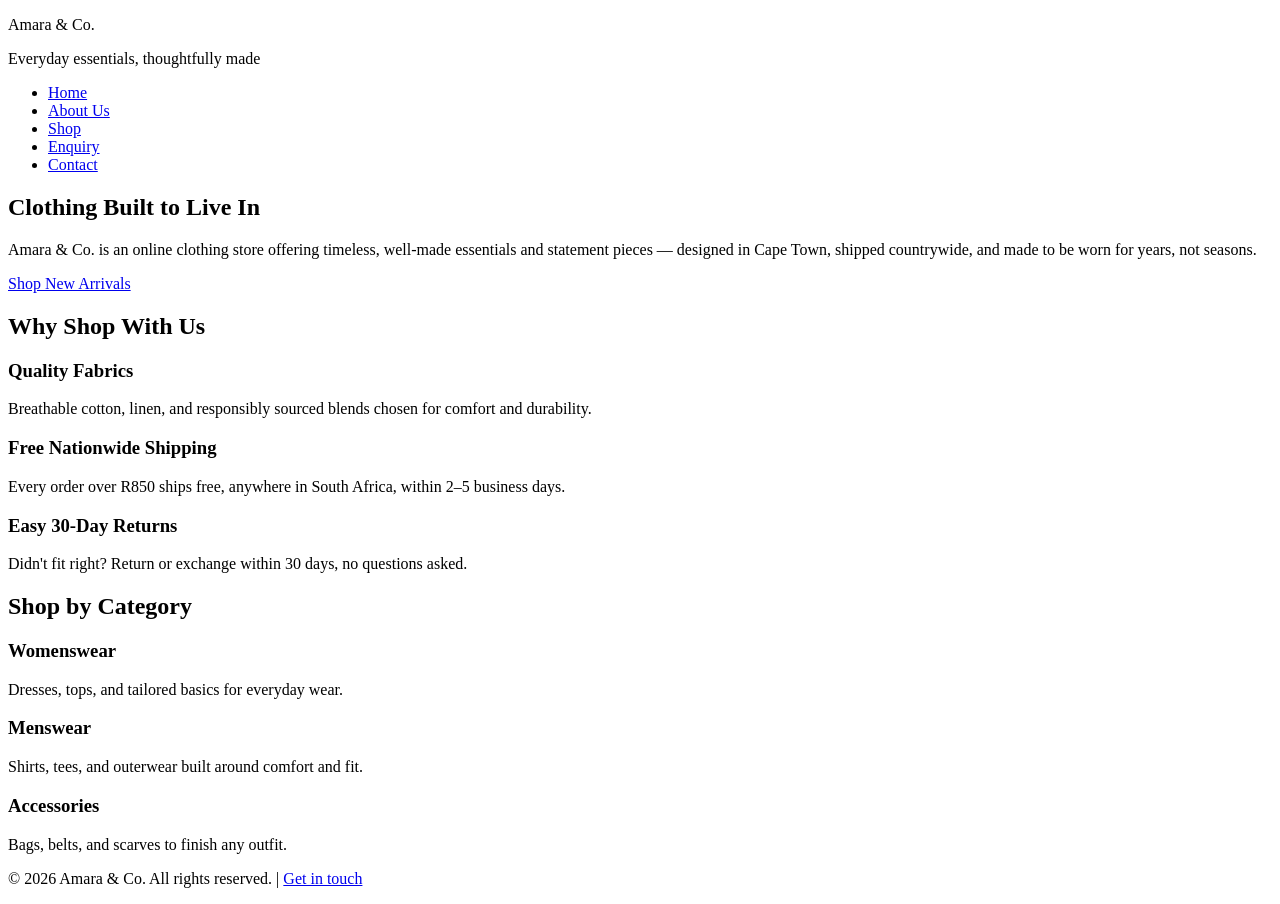
==== index.html @ 39e45c90 "Repo updated with new code" ====
<!DOCTYPE html>

<html lang="en">

<head>
  <meta charset="UTF-8">
  <meta name="viewport" content="width=device-width, initial-scale=1.0">

  <meta name="description"
    content="Amara & Co. is a South African online clothing store offering timeless, well-made everyday clothing and accessories.">
  <meta name="keywords"
    content="Amara & Co., South African clothing, online clothing store, Cape Town fashion, womenswear, menswear, accessories">

  <!--
    Part 1 note: no external stylesheet or script is linked here.
    Visual styling is added in Part 2, and interactivity in Part 3.
  -->

  <title>Amara & Co. | Online Clothing Store</title>
</head>

<body>

  <header>
    <p>Amara & Co.</p>
    <p>Everyday essentials, thoughtfully made</p>
  </header>

  <nav>
    <ul>
      <li><a href="index.html">Home</a></li>
      <li><a href="about.html">About Us</a></li>
      <li><a href="products.html">Shop</a></li>
      <li><a href="enquiry.html">Enquiry</a></li>
      <li><a href="contact.html">Contact</a></li>
    </ul>
  </nav>

  <main>

    <!-- Hero section -->
    <section>
      <h1>Clothing Built to Live In</h1>

      <p>
        Amara & Co. is an online clothing store offering timeless, well-made
        essentials and statement pieces &mdash; designed in Cape Town, shipped
        countrywide, and made to be worn for years, not seasons.
      </p>

      <a href="products.html">Shop New Arrivals</a>
    </section>

    <!-- Why shop with us -->
    <section>
      <h2>Why Shop With Us</h2>

      <article>
        <h3>Quality Fabrics</h3>
        <p>
          Breathable cotton, linen, and responsibly sourced blends chosen
          for comfort and durability.
        </p>
      </article>

      <article>
        <h3>Free Nationwide Shipping</h3>
        <p>
          Every order over R850 ships free, anywhere in South Africa,
          within 2&ndash;5 business days.
        </p>
      </article>

      <article>
        <h3>Easy 30-Day Returns</h3>
        <p>
          Didn't fit right? Return or exchange within 30 days, no
          questions asked.
        </p>
      </article>
    </section>

    <!-- Category overview -->
    <section>
      <h2>Shop by Category</h2>

      <article>
        <h3>Womenswear</h3>
        <p>Dresses, tops, and tailored basics for everyday wear.</p>
      </article>

      <article>
        <h3>Menswear</h3>
        <p>Shirts, tees, and outerwear built around comfort and fit.</p>
      </article>

      <article>
        <h3>Accessories</h3>
        <p>Bags, belts, and scarves to finish any outfit.</p>
      </article>
    </section>

  </main>

  <footer>
    <p>
      &copy; 2026 Amara & Co. All rights reserved. |
      <a href="contact.html">Get in touch</a>
    </p>
  </footer>

</body>

</html>
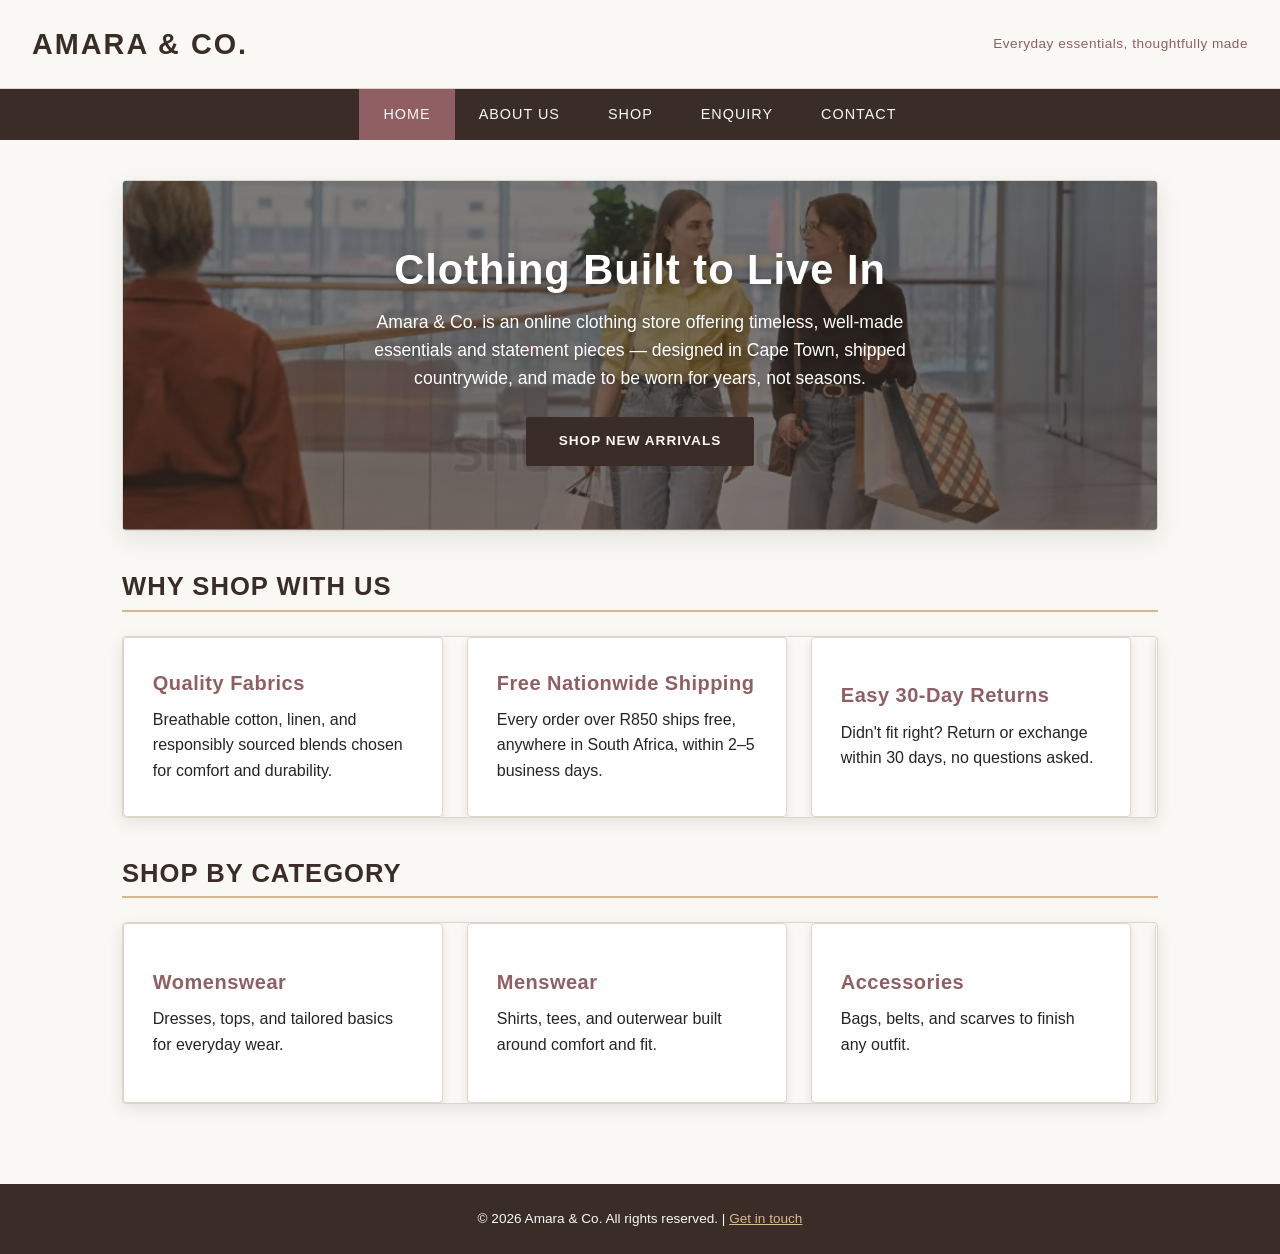
==== commit 166b7973: "css files part 2" ====
--- a/index.html
+++ b/index.html
@@ -11,24 +11,20 @@
   <meta name="keywords"
     content="Amara & Co., South African clothing, online clothing store, Cape Town fashion, womenswear, menswear, accessories">
 
-  <!--
-    Part 1 note: no external stylesheet or script is linked here.
-    Visual styling is added in Part 2, and interactivity in Part 3.
-  -->
-
+  <link rel="stylesheet" href="css/style.css">
   <title>Amara & Co. | Online Clothing Store</title>
 </head>
 
 <body>
 
   <header>
-    <p>Amara & Co.</p>
-    <p>Everyday essentials, thoughtfully made</p>
+    <div class="logo">Amara & Co.</div>
+    <div class="tagline">Everyday essentials, thoughtfully made</div>
   </header>
 
   <nav>
     <ul>
-      <li><a href="index.html">Home</a></li>
+      <li><a href="index.html" class="active">Home</a></li>
       <li><a href="about.html">About Us</a></li>
       <li><a href="products.html">Shop</a></li>
       <li><a href="enquiry.html">Enquiry</a></li>
@@ -38,67 +34,91 @@
 
   <main>
 
-    <!-- Hero section -->
-    <section>
-      <h1>Clothing Built to Live In</h1>
+    <section class="hero">
+    <h1>Clothing Built to Live In</h1>
 
-      <p>
+    <p>
         Amara & Co. is an online clothing store offering timeless, well-made
-        essentials and statement pieces &mdash; designed in Cape Town, shipped
+        essentials and statement pieces — designed in Cape Town, shipped
         countrywide, and made to be worn for years, not seasons.
-      </p>
+    </p>
 
-      <a href="products.html">Shop New Arrivals</a>
-    </section>
+    <a href="products.html" class="btn">Shop New Arrivals</a>
 
-    <!-- Why shop with us -->
-    <section>
-      <h2>Why Shop With Us</h2>
+    <video class="hero-video" autoplay muted loop playsinline>
+        <source
+            src="stock-footage-medium-long-shot-of-stylish-young-caucasian-girls-walking-in-modern-mall-carrying-shopping-bags-and.webm"
+            type="video/webm">
+    </video>
+</section>
 
-      <article>
-        <h3>Quality Fabrics</h3>
-        <p>
-          Breathable cotton, linen, and responsibly sourced blends chosen
-          for comfort and durability.
-        </p>
-      </article>
+    <!-- Why Shop With Us -->
+<section>
+    <h2>Why Shop With Us</h2>
 
-      <article>
-        <h3>Free Nationwide Shipping</h3>
-        <p>
-          Every order over R850 ships free, anywhere in South Africa,
-          within 2&ndash;5 business days.
-        </p>
-      </article>
+    <div class="carousel" id="benefitsCarousel">
+        <div class="carousel-track">
 
-      <article>
-        <h3>Easy 30-Day Returns</h3>
-        <p>
-          Didn't fit right? Return or exchange within 30 days, no
-          questions asked.
-        </p>
-      </article>
-    </section>
+            <article class="carousel-card">
+                <h3>Quality Fabrics</h3>
+                <p>
+                    Breathable cotton, linen, and responsibly sourced blends
+                    chosen for comfort and durability.
+                </p>
+            </article>
 
-    <!-- Category overview -->
-    <section>
-      <h2>Shop by Category</h2>
+            <article class="carousel-card">
+                <h3>Free Nationwide Shipping</h3>
+                <p>
+                    Every order over R850 ships free, anywhere in South Africa,
+                    within 2–5 business days.
+                </p>
+            </article>
 
-      <article>
-        <h3>Womenswear</h3>
-        <p>Dresses, tops, and tailored basics for everyday wear.</p>
-      </article>
+            <article class="carousel-card">
+                <h3>Easy 30-Day Returns</h3>
+                <p>
+                    Didn't fit right? Return or exchange within 30 days,
+                    no questions asked.
+                </p>
+            </article>
 
-      <article>
-        <h3>Menswear</h3>
-        <p>Shirts, tees, and outerwear built around comfort and fit.</p>
-      </article>
+        </div>
+    </div>
+</section>
 
-      <article>
-        <h3>Accessories</h3>
-        <p>Bags, belts, and scarves to finish any outfit.</p>
-      </article>
-    </section>
+
+<!-- Shop by Category -->
+<section>
+    <h2>Shop by Category</h2>
+
+    <div class="carousel" id="categoryCarousel">
+        <div class="carousel-track">
+
+            <article class="carousel-card">
+                <h3>Womenswear</h3>
+                <p>
+                    Dresses, tops, and tailored basics for everyday wear.
+                </p>
+            </article>
+
+            <article class="carousel-card">
+                <h3>Menswear</h3>
+                <p>
+                    Shirts, tees, and outerwear built around comfort and fit.
+                </p>
+            </article>
+
+            <article class="carousel-card">
+                <h3>Accessories</h3>
+                <p>
+                    Bags, belts, and scarves to finish any outfit.
+                </p>
+            </article>
+
+        </div>
+    </div>
+</section>
 
   </main>
 
@@ -109,6 +129,8 @@
     </p>
   </footer>
 
+  <script src="js/script.js"></script>
+
 </body>
 
-</html>
+</html>
--- a/css/style.css
+++ b/css/style.css
@@ -0,0 +1,996 @@
+/* ============================
+   Amara & Co. — Stylesheet
+   ============================ */
+
+/* Colour Variables */
+
+:root {
+    --charcoal: #242424;
+    --espresso: #3a2c27;
+    --rose: #b98282;
+    --rose-dark: #8f5f63;
+    --champagne: #d6b98c;
+    --stone: #eee9e2;
+    --cream: #faf8f4;
+    --white: #ffffff;
+    --border: #ddd5ca;
+    --shadow: rgba(36, 36, 36, 0.10);
+
+    /* Compatibility aliases */
+    --rust: var(--rose-dark);
+    --blush: var(--rose);
+}
+
+/* CSS Reset */
+
+* {
+    margin: 0;
+    padding: 0;
+    box-sizing: border-box;
+}
+
+/* Base Styles */
+
+html {
+    scroll-behavior: smooth;
+}
+
+body {
+    font-family: 'Segoe UI', Tahoma, Geneva, Verdana, sans-serif;
+    font-size: 16px;
+    color: var(--charcoal);
+    background-color: var(--cream);
+    line-height: 1.6;
+    -webkit-font-smoothing: antialiased;
+    text-rendering: optimizeLegibility;
+}
+
+a {
+    text-decoration: none;
+    color: inherit;
+}
+
+img {
+    max-width: 100%;
+    height: auto;
+    display: block;
+}
+
+/* ============================
+   Header
+   ============================ */
+
+header {
+    background-color: var(--cream);
+    padding: 1.3rem 2rem;
+    display: flex;
+    justify-content: space-between;
+    align-items: center;
+    border-bottom: 1px solid var(--border);
+    box-shadow: 0 1px 0 var(--border);
+}
+
+header .logo {
+    font-size: 1.8rem;
+    font-weight: 700;
+    letter-spacing: 2px;
+    text-transform: uppercase;
+    color: var(--espresso);
+}
+
+header .tagline {
+    font-size: 0.85rem;
+    color: var(--rose-dark);
+    letter-spacing: 0.5px;
+}
+
+/* ============================
+   Navigation
+   ============================ */
+
+nav {
+    background-color: var(--espresso);
+}
+
+nav ul {
+    list-style: none;
+    display: flex;
+    justify-content: center;
+    flex-wrap: wrap;
+}
+
+nav ul li a {
+    display: block;
+    color: var(--cream);
+    padding: 0.9rem 1.5rem;
+    font-size: 0.9rem;
+    letter-spacing: 1px;
+    text-transform: uppercase;
+    transition:
+        background-color 0.2s ease,
+        color 0.2s ease;
+}
+
+nav ul li a:hover,
+nav ul li a.active {
+    background-color: var(--rose-dark);
+}
+
+nav ul li a:focus {
+    outline: 2px solid var(--rose);
+    outline-offset: -2px;
+}
+
+nav ul li a:active {
+    background-color: var(--rose);
+    color: var(--charcoal);
+}
+
+/* ============================
+   Main
+   ============================ */
+
+main {
+    max-width: 1100px;
+    margin: 0 auto;
+    padding: 2.5rem 2rem;
+}
+
+section {
+    margin-bottom: 2.5rem;
+}
+
+/* ============================
+   Hero
+   ============================ */
+
+.hero {
+    position: relative;
+    overflow: hidden;
+    isolation: isolate;
+
+    text-align: center;
+    padding: 4rem 1rem;
+
+    background: linear-gradient(
+        135deg,
+        var(--stone),
+        var(--cream)
+    );
+
+    border: 1px solid var(--border);
+    border-radius: 4px;
+    margin-bottom: 2.5rem;
+
+    box-shadow: 0 8px 25px var(--shadow);
+
+    color: var(--white);
+}
+
+/* Hero background video */
+
+.hero video {
+    position: absolute;
+    inset: 0;
+
+    width: 100%;
+    height: 100%;
+
+    object-fit: cover;
+    object-position: center;
+
+    z-index: -2;
+}
+
+/* Dark overlay keeps hero text readable */
+
+.hero::before {
+    content: "";
+    position: absolute;
+    inset: 0;
+
+    background:
+        linear-gradient(
+            rgba(36, 36, 36, 0.55),
+            rgba(58, 44, 39, 0.60)
+        );
+
+    z-index: -1;
+}
+
+/* Keep hero content above the video */
+
+.hero h1,
+.hero p,
+.hero .btn {
+    position: relative;
+    z-index: 1;
+}
+
+.hero h1 {
+    font-size: 2.6rem;
+    font-weight: 700;
+    line-height: 1.2;
+    letter-spacing: 1px;
+    color: var(--white);
+    margin-bottom: 0.8rem;
+    text-shadow: 0 2px 8px rgba(0, 0, 0, 0.25);
+}
+
+.hero p {
+    font-size: 1.1rem;
+    line-height: 1.6;
+    max-width: 600px;
+    margin: 0 auto 1.5rem auto;
+    color: var(--white);
+    text-shadow: 0 2px 6px rgba(0, 0, 0, 0.25);
+}
+
+/* ============================
+   Buttons
+   ============================ */
+
+.btn {
+    display: inline-block;
+    background-color: var(--espresso);
+    color: var(--cream);
+
+    padding: 0.8rem 2rem;
+    border-radius: 2px;
+
+    border: 1px solid var(--espresso);
+
+    font-weight: 600;
+    letter-spacing: 1px;
+    text-transform: uppercase;
+    font-size: 0.85rem;
+
+    transition:
+        background-color 0.25s ease,
+        transform 0.25s ease,
+        box-shadow 0.25s ease;
+}
+
+.btn:hover {
+    background-color: var(--rose-dark);
+    border-color: var(--rose-dark);
+    transform: translateY(-2px);
+    box-shadow: 0 5px 14px var(--shadow);
+}
+
+.btn:focus {
+    outline: 2px solid var(--rose);
+    outline-offset: 2px;
+}
+
+.btn:active {
+    background-color: var(--rose);
+    color: var(--charcoal);
+}
+
+/* ============================
+   Section Headings
+   ============================ */
+
+h2 {
+    color: var(--espresso);
+    border-bottom: 2px solid var(--champagne);
+    padding-bottom: 0.5rem;
+    margin-bottom: 1.2rem;
+
+    font-size: 1.6rem;
+    font-weight: 700;
+    line-height: 1.2;
+    letter-spacing: 1px;
+    text-transform: uppercase;
+}
+
+h3 {
+    color: var(--rose-dark);
+    font-size: 1.25rem;
+    font-weight: 700;
+    line-height: 1.3;
+    letter-spacing: 0.5px;
+}
+
+/* ============================
+   Cards / Grid
+   ============================ */
+
+.grid {
+    display: grid;
+    grid-template-columns: repeat(3, 1fr);
+    gap: 1.5rem;
+}
+
+.card {
+    background-color: var(--white);
+    border: 1px solid var(--border);
+    border-radius: 4px;
+    padding: 1.3rem;
+
+    box-shadow: 0 4px 12px var(--shadow);
+
+    transition:
+        transform 0.25s ease,
+        box-shadow 0.25s ease,
+        border-color 0.25s ease;
+}
+
+.card:hover {
+    transform: translateY(-5px);
+    box-shadow: 0 10px 25px rgba(36, 36, 36, 0.14);
+    border-color: var(--rose);
+}
+
+.card h3 {
+    margin-bottom: 0.5rem;
+}
+
+.card .price {
+    font-weight: 700;
+    color: var(--espresso);
+    font-size: 1.05rem;
+    margin-top: 0.4rem;
+}
+
+.card .size {
+    font-size: 0.8rem;
+    opacity: 0.7;
+    margin-top: 0.3rem;
+}
+
+/* ============================
+   Product Images
+   ============================ */
+
+.card picture {
+    display: block;
+    width: 100%;
+    margin-bottom: 1rem;
+    overflow: hidden;
+    background-color: var(--cream);
+    border-radius: 4px;
+}
+
+.card picture img {
+    width: 100%;
+    height: 220px;
+    object-fit: contain;
+    border-radius: 4px;
+
+    transition: transform 0.35s ease;
+}
+
+.card:hover picture img {
+    transform: scale(1.025);
+}
+
+/* ============================
+   Clickable Product Images
+   ============================ */
+
+.product-image-button {
+    border: none;
+    padding: 0;
+    background: none;
+    width: 100%;
+    cursor: pointer;
+}
+
+.product-image-button:focus {
+    outline: 2px solid var(--rose);
+    outline-offset: 3px;
+}
+
+/* ============================
+   Product Search
+   ============================ */
+
+.product-search {
+    max-width: 550px;
+    margin-top: 1.5rem;
+}
+
+.product-search label {
+    display: block;
+    font-weight: 600;
+    margin-bottom: 0.3rem;
+}
+
+.product-search input {
+    width: 100%;
+    padding: 0.7rem;
+
+    background-color: var(--white);
+
+    border: 1px solid var(--border);
+    border-radius: 2px;
+
+    font-family: inherit;
+    font-size: 0.95rem;
+
+    transition:
+        border-color 0.2s ease,
+        box-shadow 0.2s ease;
+}
+
+.product-search input:focus {
+    outline: none;
+    border-color: var(--rose-dark);
+    box-shadow: 0 0 0 3px rgba(185, 130, 130, 0.18);
+}
+
+#noResults {
+    margin-top: 1rem;
+    font-weight: 600;
+    color: var(--rose-dark);
+}
+
+/* ============================
+   Forms
+   ============================ */
+
+form {
+    max-width: 550px;
+    margin-left: auto;
+    margin-right: auto;
+
+    background-color: var(--white);
+
+    padding: 1.8rem;
+
+    border-radius: 4px;
+    border: 1px solid var(--border);
+
+    box-shadow: 0 8px 25px var(--shadow);
+}
+
+form label {
+    display: block;
+    font-weight: 600;
+    margin-bottom: 0.3rem;
+    margin-top: 1rem;
+}
+
+form label:first-child {
+    margin-top: 0;
+}
+
+form input,
+form select,
+form textarea {
+    width: 100%;
+    padding: 0.6rem;
+
+    background-color: var(--cream);
+
+    border: 1px solid var(--border);
+    border-radius: 2px;
+
+    font-family: inherit;
+    font-size: 0.95rem;
+
+    transition:
+        border-color 0.2s ease,
+        box-shadow 0.2s ease;
+}
+
+form input:focus,
+form select:focus,
+form textarea:focus {
+    outline: none;
+    border-color: var(--rose-dark);
+    box-shadow: 0 0 0 3px rgba(185, 130, 130, 0.18);
+}
+
+form button {
+    margin-top: 1.3rem;
+
+    background-color: var(--espresso);
+    color: var(--cream);
+
+    border: none;
+    padding: 0.8rem 2rem;
+    border-radius: 2px;
+
+    font-weight: 600;
+    letter-spacing: 1px;
+    text-transform: uppercase;
+    font-size: 0.85rem;
+
+    cursor: pointer;
+
+    transition:
+        background-color 0.25s ease,
+        transform 0.25s ease,
+        box-shadow 0.25s ease;
+}
+
+form button:hover {
+    background-color: var(--rose-dark);
+    transform: translateY(-2px);
+    box-shadow: 0 5px 14px var(--shadow);
+}
+
+form button:focus {
+    outline: 2px solid var(--rose);
+    outline-offset: 2px;
+}
+
+form button:active {
+    background-color: var(--rose);
+    color: var(--charcoal);
+}
+
+/* ============================
+   Form Validation / Response
+   ============================ */
+
+.form-error {
+    color: var(--rose-dark);
+    font-size: 0.85rem;
+    font-weight: 600;
+    margin-top: 0.25rem;
+}
+
+.form-response {
+    margin-top: 1rem;
+    padding: 0.8rem;
+    border-radius: 3px;
+    font-weight: 600;
+}
+
+.form-response.success {
+    background-color: var(--stone);
+    border: 1px solid var(--border);
+}
+
+.form-response.error {
+    background-color: var(--stone);
+    border: 1px solid var(--rose-dark);
+    color: var(--rose-dark);
+}
+
+/* ============================
+   Interactive Map
+   ============================ */
+
+#storeMap {
+    width: 100%;
+    height: 350px;
+
+    border-radius: 4px;
+    border: 1px solid var(--border);
+
+    margin-top: 1rem;
+
+    box-shadow: 0 5px 15px var(--shadow);
+
+    z-index: 1;
+}
+
+.leaflet-popup-content {
+    font-family: 'Segoe UI', Tahoma, Geneva, Verdana, sans-serif;
+    line-height: 1.5;
+}
+
+.leaflet-popup-content strong {
+    color: var(--rose-dark);
+}
+
+/* ============================
+   Contact Info
+   ============================ */
+
+.contact-info {
+    padding: 0;
+}
+
+.contact-info li {
+    list-style: none;
+    margin-bottom: 0.8rem;
+}
+
+.contact-info strong {
+    color: var(--rose-dark);
+}
+
+/* ============================
+   Size Guide Table
+   ============================ */
+
+table {
+    width: 100%;
+    border-collapse: collapse;
+    margin-top: 1rem;
+
+    background-color: var(--white);
+
+    box-shadow: 0 4px 12px var(--shadow);
+}
+
+table th,
+table td {
+    border: 1px solid var(--border);
+    padding: 0.6rem 1rem;
+    text-align: left;
+}
+
+table th {
+    background-color: var(--espresso);
+    color: var(--cream);
+}
+
+table tr:nth-child(even) {
+    background-color: var(--cream);
+}
+
+/* ============================
+   Footer
+   ============================ */
+
+footer {
+    background-color: var(--espresso);
+    color: var(--cream);
+    text-align: center;
+
+    padding: 1.5rem;
+
+    font-size: 0.85rem;
+}
+
+footer a {
+    color: var(--champagne);
+    text-decoration: underline;
+}
+
+footer a:hover {
+    color: var(--white);
+}
+
+footer a:focus {
+    outline: 2px solid var(--rose);
+}
+
+footer a:active {
+    color: var(--rose);
+}
+
+/* ============================
+   Content Carousels
+   ============================ */
+
+.carousel {
+    width: 100%;
+    overflow: hidden;
+    position: relative;
+
+    margin-top: 1.5rem;
+
+    border-radius: 4px;
+    border: 1px solid var(--border);
+
+    background-color: var(--cream);
+
+    box-shadow: 0 5px 15px var(--shadow);
+}
+
+.carousel-track {
+    display: flex;
+    width: max-content;
+
+    animation: carousel-scroll-forward 12s linear infinite;
+}
+
+.carousel:hover .carousel-track {
+    animation-play-state: paused;
+}
+
+/* Why Shop With Us — moves left */
+
+#benefitsCarousel .carousel-track {
+    animation-name: carousel-scroll-forward;
+}
+
+/* Shop by Category — moves right */
+
+#categoryCarousel .carousel-track {
+    animation-name: carousel-scroll-reverse;
+}
+
+.carousel-card {
+    width: 320px;
+    min-height: 180px;
+
+    margin-right: 1.5rem;
+    padding: 1.8rem;
+
+    background-color: var(--white);
+
+    border: 1px solid var(--border);
+    border-radius: 4px;
+
+    box-shadow: 0 3px 10px var(--shadow);
+
+    display: flex;
+    flex-direction: column;
+    justify-content: center;
+
+    flex-shrink: 0;
+
+    transition:
+        transform 0.25s ease,
+        box-shadow 0.25s ease;
+}
+
+.carousel-card:hover {
+    transform: translateY(-4px);
+    box-shadow: 0 8px 20px var(--shadow);
+}
+
+.carousel-card h3 {
+    margin-bottom: 0.7rem;
+}
+
+.carousel-card p {
+    line-height: 1.6;
+}
+
+@keyframes carousel-scroll-forward {
+
+    from {
+        transform: translateX(0);
+    }
+
+    to {
+        transform: translateX(-50%);
+    }
+}
+
+@keyframes carousel-scroll-reverse {
+
+    from {
+        transform: translateX(-50%);
+    }
+
+    to {
+        transform: translateX(0);
+    }
+}
+
+/* ============================
+   Product Image Lightbox
+   ============================ */
+
+.lightbox {
+    position: fixed;
+    inset: 0;
+
+    background-color: rgba(0, 0, 0, 0.8);
+
+    display: flex;
+    justify-content: center;
+    align-items: center;
+
+    padding: 2rem;
+
+    z-index: 1000;
+}
+
+.lightbox[hidden] {
+    display: none;
+}
+
+.lightbox img {
+    max-width: 90%;
+    max-height: 85vh;
+
+    object-fit: contain;
+
+    background-color: var(--cream);
+}
+
+.lightbox-close {
+    position: absolute;
+
+    top: 1rem;
+    right: 1.5rem;
+
+    background: none;
+    border: none;
+
+    color: var(--cream);
+
+    font-size: 2.5rem;
+
+    cursor: pointer;
+}
+
+.lightbox-close:hover {
+    color: var(--rose);
+}
+
+.lightbox-close:focus {
+    outline: 2px solid var(--rose);
+    outline-offset: 4px;
+}
+
+.lightbox-close:active {
+    color: var(--rose-dark);
+}
+
+/* ============================
+   Accessibility Focus States
+   ============================ */
+
+a:focus-visible,
+button:focus-visible,
+input:focus-visible,
+select:focus-visible,
+textarea:focus-visible {
+    outline: 2px solid var(--champagne);
+    outline-offset: 3px;
+}
+
+/* ============================
+   Page Fade-In Transition
+   ============================ */
+
+body {
+    animation: pageFadeIn 0.45s ease-in-out;
+}
+
+@keyframes pageFadeIn {
+
+    from {
+        opacity: 0;
+    }
+
+    to {
+        opacity: 1;
+    }
+}
+
+/* ============================
+   Responsive — Tablet
+   ============================ */
+
+@media (max-width: 768px) {
+
+    header {
+        padding: 1.2rem 1.5rem;
+    }
+
+    nav ul li a {
+        padding: 0.8rem 1rem;
+    }
+
+    main {
+        padding: 2rem 1.5rem;
+    }
+
+    .grid {
+        grid-template-columns: repeat(2, 1fr);
+    }
+
+    .hero h1 {
+        font-size: 2.2rem;
+    }
+
+    h2 {
+        font-size: 1.4rem;
+    }
+
+    h3 {
+        font-size: 1.15rem;
+    }
+
+    .card picture img {
+        height: 200px;
+    }
+}
+
+/* ============================
+   Responsive — Mobile
+   ============================ */
+
+@media (max-width: 600px) {
+
+    header {
+        flex-direction: column;
+        text-align: center;
+        gap: 0.3rem;
+    }
+
+    header .logo {
+        font-size: 1.5rem;
+    }
+
+    nav ul {
+        flex-direction: column;
+        align-items: stretch;
+    }
+
+    nav ul li a {
+        text-align: center;
+    }
+
+    main {
+        padding: 1.5rem 1rem;
+    }
+
+    .hero {
+        padding: 2.5rem 1rem;
+    }
+
+    .hero h1 {
+        font-size: 1.9rem;
+    }
+
+    .hero p {
+        font-size: 1rem;
+    }
+
+    .grid {
+        grid-template-columns: 1fr;
+    }
+
+    h2 {
+        font-size: 1.25rem;
+    }
+
+    h3 {
+        font-size: 1.1rem;
+    }
+
+    form {
+        padding: 1.2rem;
+    }
+
+    table {
+        font-size: 0.85rem;
+    }
+
+    table th,
+    table td {
+        padding: 0.5rem;
+    }
+
+    .card picture img {
+        height: 220px;
+    }
+
+    #storeMap {
+        height: 260px;
+    }
+
+    .carousel-card {
+        width: 280px;
+    }
+}
+
+/* ============================
+   Reduced Motion Accessibility
+   ============================ */
+
+@media (prefers-reduced-motion: reduce) {
+
+    html {
+        scroll-behavior: auto;
+    }
+
+    body {
+        animation: none;
+    }
+
+    .carousel-track {
+        animation: none !important;
+    }
+
+    *,
+    *::before,
+    *::after {
+        transition-duration: 0.01ms !important;
+    }
+}
